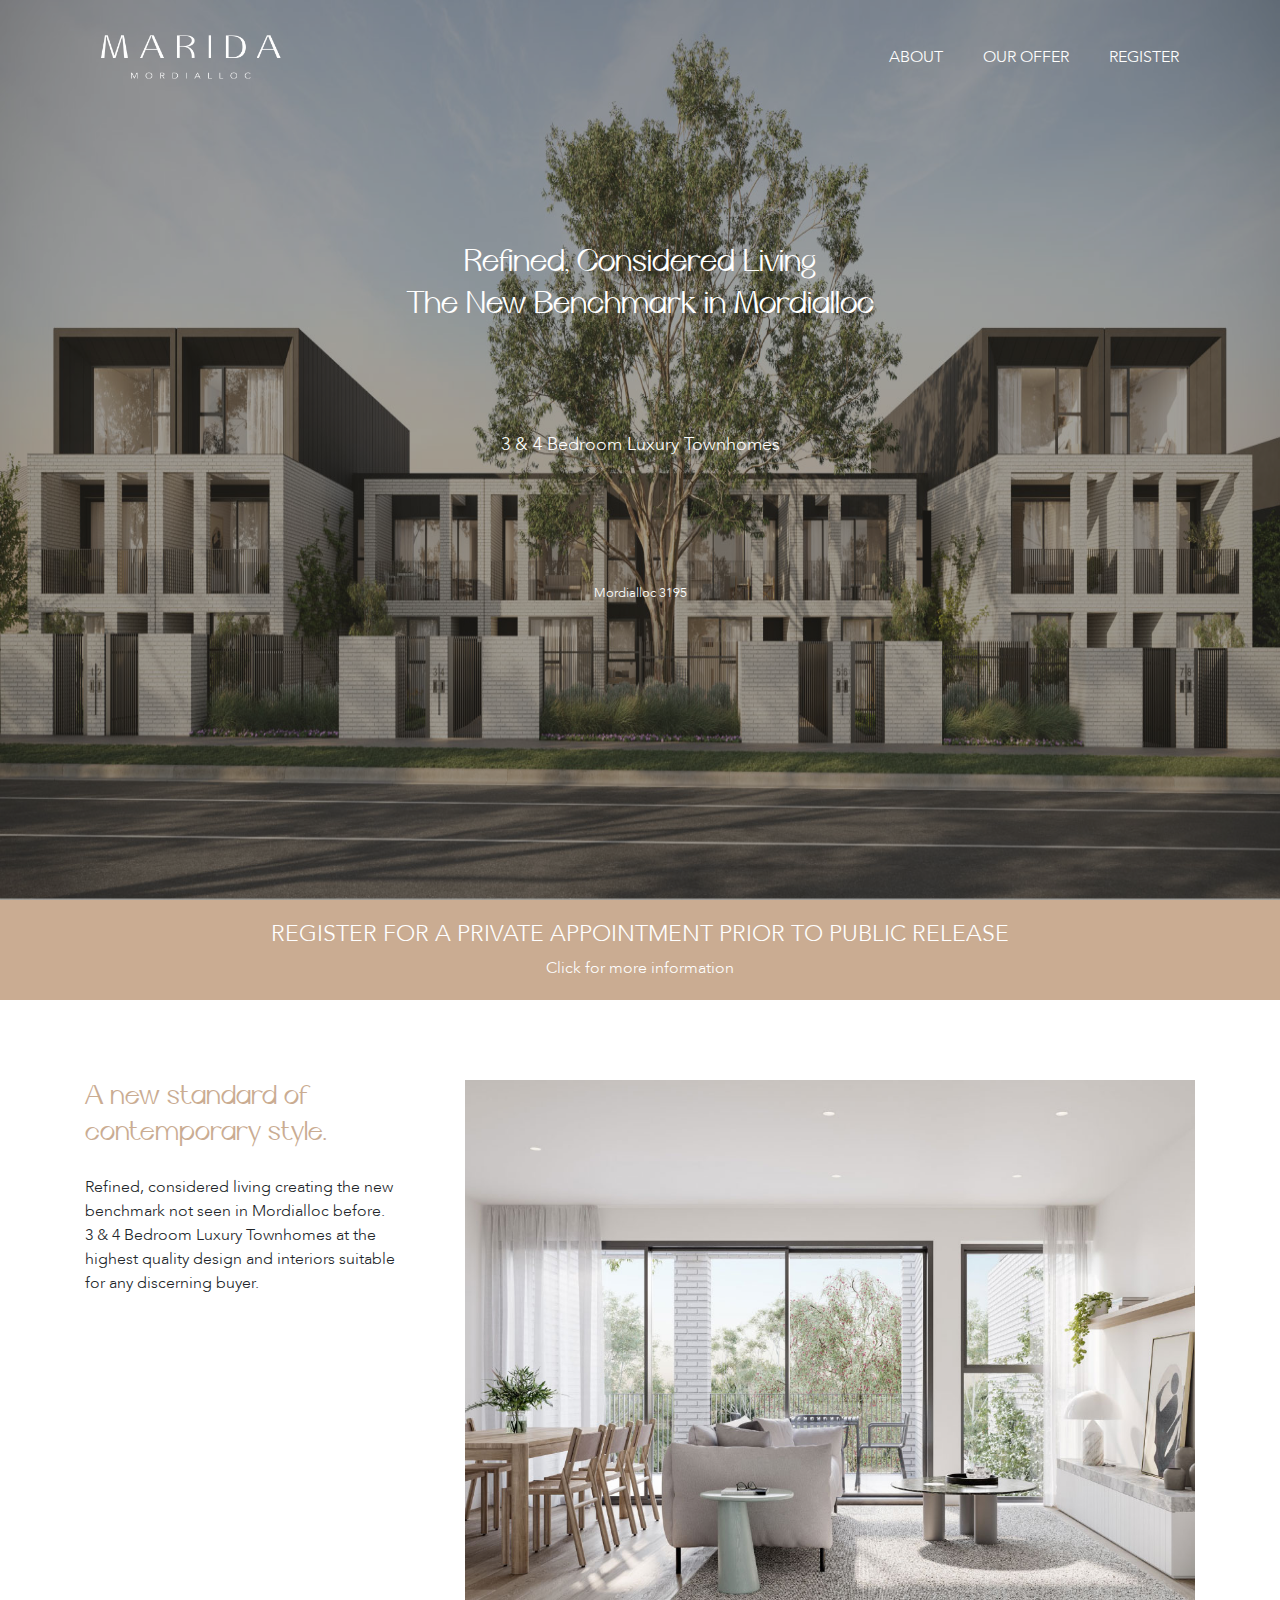
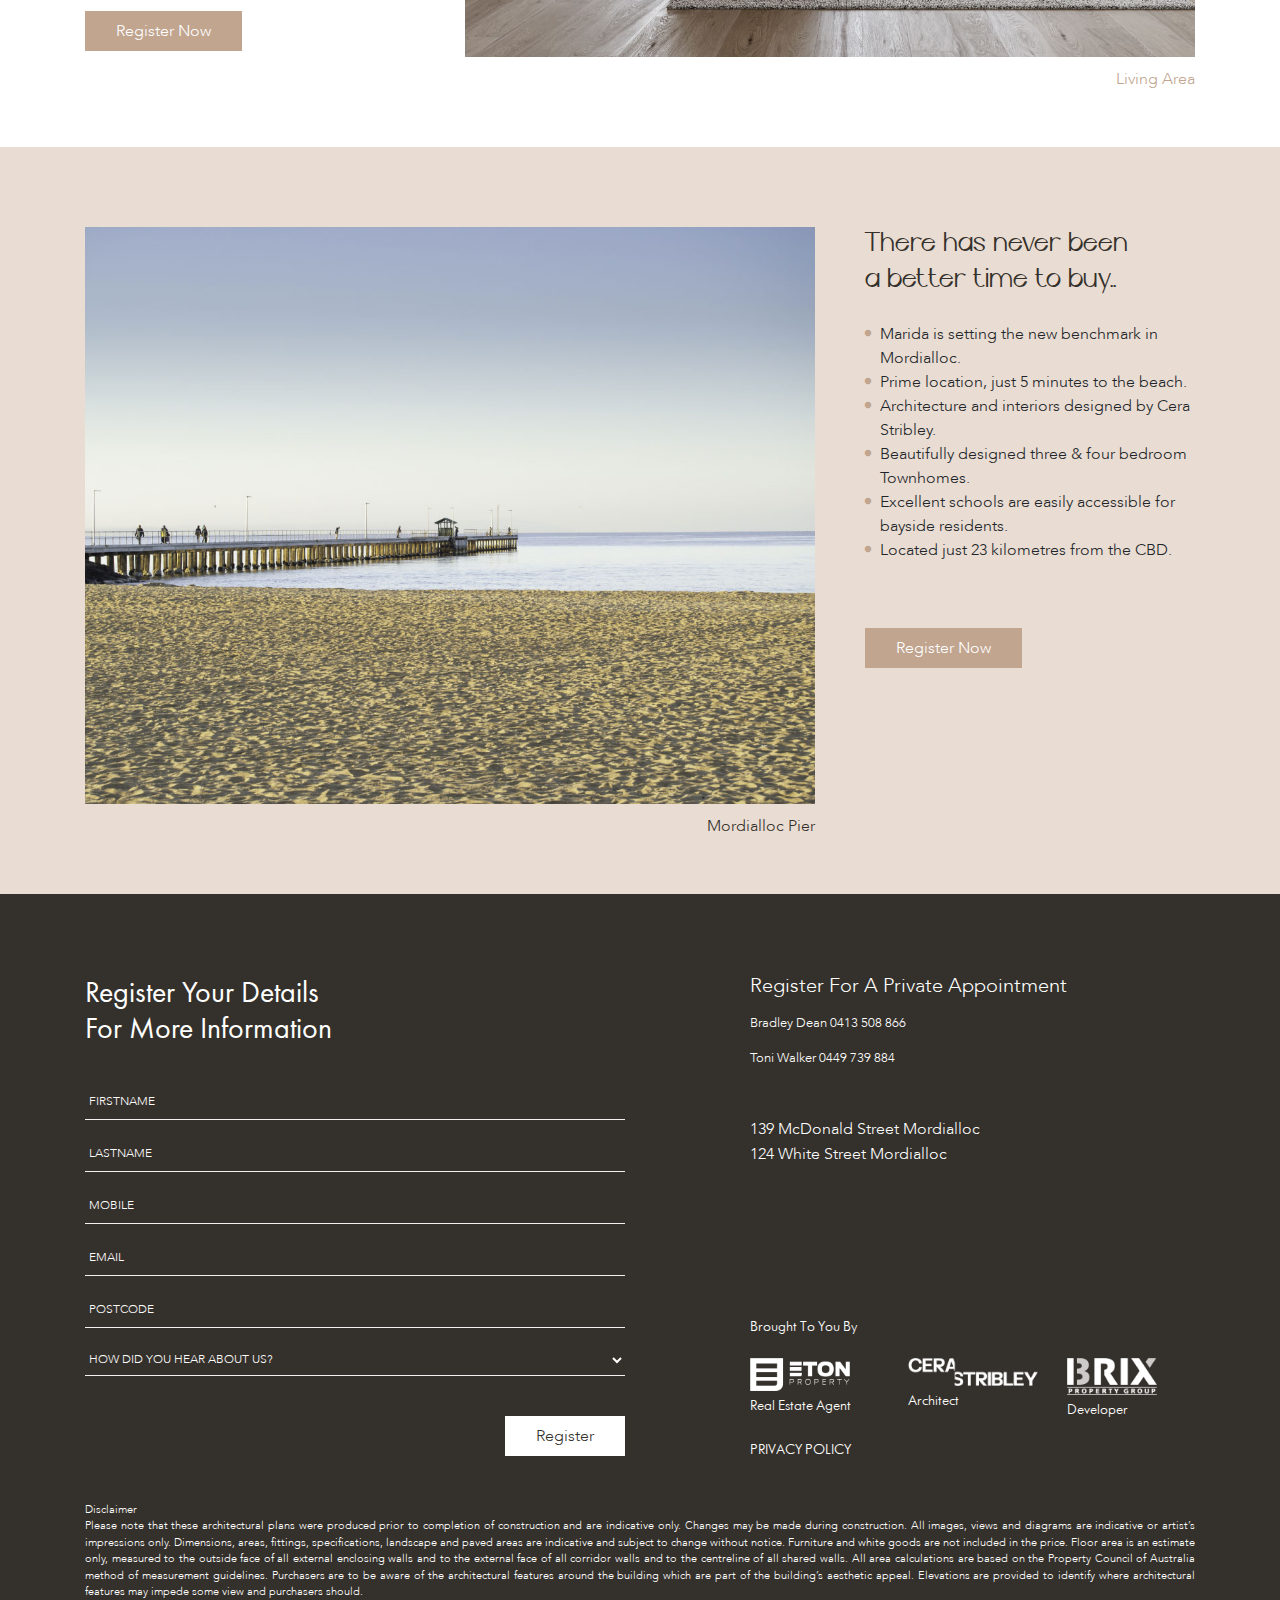
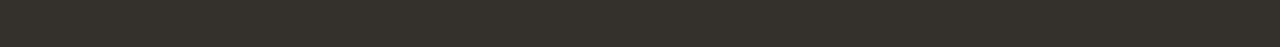
==== home.html @ 8e04ff77 "initial version" ====
<!DOCTYPE html>
<html lang="en">

<head>
    <meta charset="UTF-8">
    <meta name="viewport" content="width=device-width, initial-scale=1.0">
    <meta http-equiv="X-UA-Compatible" content="ie=edge">
    <title>Marida- Home</title>

    <!-- Bootstrap CSS -->
    <link rel="stylesheet" href="assets/css/bootstrap.min.css">
    <!-- Animate CSS -->
    <link rel="stylesheet" href="assets/css/plugin/animate.css">
    <!-- Flaticon CSS -->
    <link rel="stylesheet" href="assets/fonts/flaticon/flaticon.css">
    <!-- Custom CSS -->
    <link rel="stylesheet" href="assets/css/main.css">

</head>

<body>

    <!-- Header -->
    <header class="csoon home" style="background-image: url('assets/images/main.jpg');">
        <!-- Overlay -->
        <div class="overlay"></div>
        <!-- /.Overlay -->
        <div class="container">
            <div class="row">
                <div class="col-lg-12">
                    <!-- Navbar -->
                    <nav class="navbar navbar-expand-lg navbar-dark">
                        <a class="navbar-brand" href="#">
                            <img src="assets/images/logo.png" alt="Logo" class="img-fluid">
                        </a>
                        <button class="navbar-toggler" type="button" data-toggle="collapse" data-target="#navbarNav"
                            aria-controls="navbarNav" aria-expanded="false" aria-label="Toggle navigation">
                            <span class="navbar-toggler-icon"></span>
                            <!-- <img src="assets/images/menu.png" alt="Menu"> -->
                        </button>
                        <div class="collapse navbar-collapse" id="navbarNav">
                            <ul class="navbar-nav">
                                <li class="nav-item">
                                    <a class="nav-link active" aria-current="page" href="#">ABOUT</a>
                                </li>
                                <li class="nav-item">
                                    <a class="nav-link" href="#">OUR OFFER</a>
                                </li>
                                <li class="nav-item">
                                    <a class="nav-link" href="#">REGISTER</a>
                                </li>
                            </ul>
                        </div>
                    </nav>
                    <!-- /.Navbar -->
                    <div class="content-wrap">
                        <h1>
                            Refined, Considered Living <span class="break"></span>
                            The New Benchmark in Mordialloc
                        </h1>
                        <h4>3 & 4 Bedroom Luxury Townhomes</h4>
                        <p>Mordialloc 3195</p>
                    </div>
                </div>
            </div>
        </div>
    </header>
    <!-- /.Header -->

    <!-- CTA -->
    <section class="cta">
        <div class="container">
            <div class="row">
                <div class="col-lg-12">
                    <div class="cta-wrap">
                        <h5>REGISTER FOR A PRIVATE APPOINTMENT PRIOR TO PUBLIC RELEASE</h5>
                        <a href="#">Click for more information</a>
                    </div>
                </div>
            </div>
        </div>
    </section>
    <!-- /.CTA -->

    <!-- Standard -->
    <section class="standard">
        <div class="container">
            <div class="row">
                <div class="col-md-6 col-lg-4">
                    <div class="text-wrap">
                        <h3>
                            A new standard of <span class="break"></span>
                            contemporary style.
                        </h3>
                        <p>
                            Refined, considered living creating the new <span class="break"></span>
                            benchmark not seen in Mordialloc before. <span class="break"></span>
                            3 & 4 Bedroom Luxury Townhomes at the <span class="break"></span>
                            highest quality design and interiors suitable <span class="break"></span>
                            for any discerning buyer.
                        </p>
                        <a href="#" class="btn btn-md btn-doi">Register Now</a>
                    </div>
                </div>
                <div class="col-md-6 col-lg-8">
                    <figure class="img-wrap">
                        <img src="assets/images/home-section-2.jpg" alt="Standard" class="img-fluid">
                        <figcaption>Living Area</figcaption>
                    </figure>
                </div>
            </div>
        </div>
    </section>
    <!-- /.Standard -->

    <!-- Standard Cont -->
    <section class="standard cont">
        <div class="container">
            <div class="row">
                <div class="col-md-6 col-lg-8">
                    <figure class="img-wrap">
                        <img src="assets/images/home-section-4.jpg" alt="Standard" class="img-fluid">
                        <figcaption>Mordialloc Pier</figcaption>
                    </figure>
                </div>
                <div class="col-md-6 col-lg-4">
                    <div class="text-wrap">
                        <h3>
                            There has never been <span class="break"></span>
                            a better time to buy..
                        </h3>
                        <ul>
                            <li>Marida is setting the new benchmark in <span class="break"></span>Mordialloc. </li>
                            <li>Prime location, just 5 minutes to the beach.</li>
                            <li>Architecture and interiors designed by Cera <span class="break"></span>Stribley.</li>
                            <li>Beautifully designed three & four bedroom <span class="break"></span>Townhomes.</li>
                            <li>Excellent schools are easily accessible for <span class="break"></span>bayside
                                residents.</li>
                            <li>Located just 23 kilometres from the CBD.</li>
                        </ul>
                        <a href="#" class="btn btn-md btn-doi">Register Now</a>
                    </div>
                </div>
            </div>
        </div>
    </section>
    <!-- /.Standard -->

    <!-- Footer -->
    <footer class="footer">
        <div class="container">
            <div class="row">
                <div class="col-lg-6">
                    <div class="register-wrap">
                        <h4>
                            Register Your Details <span class="break"></span>
                            For More Information
                        </h4>

                        <div class="form-wrap">
                            <div class="form-group">
                                <input type="text" class="form-control form-control-lg" name="firstname" placeholder="Firstname">
                            </div>
                            <div class="form-group">
                                <input type="text" class="form-control form-control-lg" name="lastname" placeholder="Lastname">
                            </div>
                            <div class="form-group">
                                <input type="text" class="form-control form-control-lg" name="mobile" placeholder="Mobile">
                            </div>
                            <div class="form-group">
                                <input type="text" class="form-control form-control-lg" name="email" placeholder="Email">
                            </div>
                            <div class="form-group">
                                <input type="text" class="form-control form-control-lg" name="postcode" placeholder="Postcode">
                            </div>
                            <div class="form-group">
                                <select name="how" class="form-control">
                                    <option value="">How did you hear about us?</option>
                                    <option value="facebook">Facebook</option>
                                    <option value="from friend">From Friend</option>
                                </select>
                            </div>
                            <div class="form-group btn-wrap">
                                <button type="submit" class="btn btn-md btn-doi white">Register</button>
                            </div>
                        </div>
                    </div>
                </div>
                <div class="col-lg-5 offset-lg-1">
                    <div class="appointment">
                        <h5>Register For A Private Appointment</h5>
                        <p>Bradley Dean 0413 508 866</p>
                        <p>Toni Walker 0449 739 884</p>
                    </div>
                    <div class="address">
                        <p>139 McDonald Street Mordialloc</p>
                        <p>124 White Street Mordialloc</p>
                    </div>
                    <div class="brought">
                        <h6>Brought To You By</h6>
                        <div class="row">
                            <div class="col-md-4 col-lg-4">
                                <figure class="icons1">
                                    <img src="assets/images/logos1.png" alt="Eston">
                                    <figcaption>Real Estate Agent</figcaption>
                                </figure>
                            </div>
                            <div class="col-md-4 col-lg-4">
                                <figure class="icons2">
                                    <img src="assets/images/logos2.png" alt="Cerastribley">
                                    <figcaption>Architect</figcaption>
                                </figure>
                            </div>
                            <div class="col-md-4 col-lg-4">
                                <figure class="icons3">
                                    <img src="assets/images/logos3.png" alt="Brix">
                                    <figcaption>Developer</figcaption>
                                </figure>
                            </div>
                        </div>
                        <a href="#">Privacy Policy</a>
                    </div>
                </div>
            </div>
        </div>
        <div class="container">
            <div class="disclaimer">
                <p>
                    Disclaimer <span class="break"></span>
                    Please note that these architectural plans were produced prior to completion of construction and are
                    indicative only. Changes may be made during construction. All images, views and diagrams are
                    indicative or artist’s impressions only. Dimensions, areas, fittings, specifications, landscape and
                    paved areas are indicative and subject to change without notice. Furniture and white goods are not
                    included in the price. Floor area is an estimate only, measured to the outside face of all external
                    enclosing walls and to the external face of all corridor walls and to the centreline of all shared
                    walls. All area calculations are based on the Property Council of Australia method of measurement
                    guidelines. Purchasers are to be aware of the architectural features around the building which are
                    part of the building’s aesthetic appeal. Elevations are provided to identify where architectural
                    features may impede some view and purchasers should.
                </p>
            </div>
        </div>
    </footer>
    <!-- /.Footer -->

    <!-- Scroll to Top -->
    <a href="#" class="scrollToTop">
        <img src="assets/images/b2top.png" alt="Back To Top" class="img-fluid">
    </a>
    <!-- /.Scroll to Top -->

    <!--====== Footer plugin Starts ======-->

    <!-- jQuery -->
    <script src="assets/js/jquery.min.js"></script>
    <!-- Popper JS -->
    <script src="assets/js/popper.min.js"></script>
    <!-- Bootstrap JS -->
    <script src="assets/js/bootstrap.min.js"></script>
    <!-- Slick JS -->
    <script src="assets/plugins/slick/slick.min.js"></script>
    <!-- Custom JS -->
    <script src="assets/js/main.js"></script>
</body>

</html>
---- assets/fonts/flaticon/flaticon.css ----
/*
  	Flaticon icon font: Flaticon
  	Creation date: 03/12/2020 10:04
  	*/

@font-face {
  font-family: "Flaticon";
  src: url("./Flaticon.eot");
  src: url("./Flaticon.eot?#iefix") format("embedded-opentype"),
       url("./Flaticon.woff2") format("woff2"),
       url("./Flaticon.woff") format("woff"),
       url("./Flaticon.ttf") format("truetype"),
       url("./Flaticon.svg#Flaticon") format("svg");
  font-weight: normal;
  font-style: normal;
}

@media screen and (-webkit-min-device-pixel-ratio:0) {
  @font-face {
    font-family: "Flaticon";
    src: url("./Flaticon.svg#Flaticon") format("svg");
  }
}

[class^="flaticon-"]:before, [class*=" flaticon-"]:before,
[class^="flaticon-"]:after, [class*=" flaticon-"]:after {   
  font-family: Flaticon;
        font-size: 20px;
font-style: normal;
margin-left: 20px;
}

.flaticon-linkedin:before { content: "\f100"; }
.flaticon-facebook-logo:before { content: "\f101"; }
.flaticon-twitter:before { content: "\f102"; }
.flaticon-instagram:before { content: "\f103"; }
---- assets/css/main.css ----
@font-face {
  font-family: avenirlite;
  src: url("../fonts/Avenir-Light.ttf");
}
@font-face {
  font-family: cyrenereg;
  src: url("../fonts/Cyrene-Regular.ttf");
}
@font-face {
  font-family: futuralite;
  src: url("../fonts/futura-pt-light.ttf");
}
@font-face {
  font-family: futurabook;
  src: url("../fonts/Futura-PT-Book.otf");
}
@font-face {
  font-family: helveticaneue;
  src: url("../fonts/HelveticaNeue.ttf");
}
@font-face {
  font-family: avenirbook;
  src: url("../fonts/avenir-book.ttf");
}
@font-face {
  font-family: avenirmidium;
  src: url("../fonts/Avenir-Medium.ttf");
}
body {
  font-family: "avenirlite";
  overflow-x: hidden;
}

.break {
  display: block;
  width: 100%;
}

.overlay {
  background-color: #34302b;
  position: absolute;
  height: 100%;
  width: 100%;
  top: 0;
  left: 0;
  opacity: 0.45;
}

.cta-wrap {
  text-align: center;
}

.btn-doi {
  background-color: #c1a58f;
  color: #fff;
  border-radius: 0;
  padding: 7px 30px;
}
.btn-doi.white {
  background-color: #fff;
  color: #34302b;
}

.scrollToTop {
  width: 100px;
  height: 130px;
  padding: 10px;
  text-align: center;
  position: fixed;
  bottom: 75px;
  right: 40px;
  display: none;
}
.scrollToTop:hover {
  text-decoration: none;
}

.csoon {
  position: relative;
  background-size: 100% 100%;
  background-position: top center;
  background-repeat: no-repeat;
  text-align: center;
  height: 90vh;
}
.csoon .content-wrap {
  padding: 260px 0 30px;
}
.csoon .content-wrap .logo {
  max-width: 220px;
}
.csoon .content-wrap h1 {
  font-family: "cyrenereg";
  color: #fff;
  font-size: 35px;
  padding: 50px 0;
}
.csoon .content-wrap h4 {
  font-size: 18px;
  padding-bottom: 15px;
}
.csoon .content-wrap p {
  font-size: 13px;
}
.csoon .content-wrap h4, .csoon .content-wrap p {
  color: #fff;
}
.csoon.home {
  height: 100vh;
}
.csoon.home .navbar {
  padding-top: 30px;
}
.csoon.home .navbar .navbar-brand img {
  max-width: 180px;
}
.csoon.home .navbar .navbar-nav {
  width: 100%;
  display: flex;
  justify-content: flex-end;
}
.csoon.home .navbar .navbar-nav li a {
  text-transform: uppercase;
  color: #fff;
  padding: 0 20px;
}
.csoon.home .navbar .navbar-nav li:last-child a {
  padding-right: 0;
}
.csoon.home .content-wrap {
  padding: 100px 0;
}
.csoon.home .content-wrap h4 {
  padding-top: 50px;
  padding-bottom: 120px;
}

.standard {
  padding: 80px 0 40px;
}
.standard .text-wrap {
  position: relative;
  height: 100%;
}
.standard .text-wrap h3 {
  font-size: 30px;
  font-family: "cyrenereg";
  color: #caac92;
  padding-bottom: 15px;
}
.standard .text-wrap p {
  font-size: 16px;
}
.standard .text-wrap ul {
  list-style: none;
  padding-left: 15px;
}
.standard .text-wrap ul li::before {
  content: "\2022";
  color: #c1a58f;
  font-weight: bold;
  display: inline-block;
  width: 1em;
  margin-left: -1em;
}
.standard .text-wrap .btn {
  margin-top: 300px;
}
.standard .img-wrap figcaption {
  text-align: right;
  color: #c1a58f;
  padding-top: 10px;
}
.standard.cont {
  background-color: #e9dcd2;
}
.standard.cont .text-wrap {
  padding-left: 20px;
  position: relative;
  height: 100%;
}
.standard.cont .text-wrap h3 {
  color: #34302b;
}
.standard.cont .text-wrap .btn {
  margin-top: 50px;
}
.standard.cont .img-wrap figcaption {
  color: #34302b;
}

.cta {
  background-color: #caac92;
  color: #fff;
  padding: 20px 0;
}
.cta h5 {
  text-transform: uppercase;
  font-size: 23px;
}
.cta a {
  color: #fff;
  text-decoration: none;
}

.header .navbar-brand {
  font-family: "Nunito", sans-serif;
  font-weight: 700;
  font-size: 45px;
  color: #00BFA6;
}
.header nav .navbar-nav {
  font-family: "Nunito", sans-serif;
  font-weight: 700;
  font-size: 45px;
}
.header nav .navbar-nav li a {
  color: #00BFA6;
  text-decoration: none;
}
.header nav .navbar-nav li a:hover {
  color: #000000;
}

.footer {
  background-color: #34302b;
  color: #fff;
  padding: 80px 0 30px;
}
.footer .register-wrap h4 {
  font-family: "futurabook";
  font-size: 30px;
  padding-bottom: 30px;
}
.footer .register-wrap .form-wrap input,
.footer .register-wrap .form-wrap select {
  background-color: transparent;
  border: none;
  border-bottom: 1px solid #f2f2f2;
  border-radius: 0;
  padding-left: 0;
  color: #fff;
  font-size: 12px;
  text-transform: uppercase;
}
.footer .register-wrap .form-wrap input::placeholder,
.footer .register-wrap .form-wrap select::placeholder {
  color: #fff;
  font-size: 12px;
  text-transform: uppercase;
}
.footer .register-wrap .form-wrap input {
  padding-left: 4px;
}
.footer .register-wrap .form-wrap select option {
  color: #34302b;
  padding-left: 0;
}
.footer .register-wrap .form-wrap .btn-wrap {
  text-align: right;
  margin-top: 40px;
}
.footer .appointment h5 {
  font-size: 20px;
  margin-bottom: 0;
  padding-bottom: 8px;
}
.footer .appointment p {
  font-size: 13px;
  margin-bottom: 0;
  padding: 8px 0;
}
.footer .address {
  margin-top: 40px;
}
.footer .address p {
  margin-bottom: 0;
  line-height: 25px;
}
.footer .brought {
  margin-top: 152px;
}
.footer .brought h6 {
  font-family: "futuralite";
  font-size: 14px;
  padding-bottom: 15px;
}
.footer .brought figure {
  font-family: "futuralite";
  font-size: 14px;
}
.footer .brought figure figcaption {
  padding-top: 5px;
}
.footer .brought figure.icons1 img {
  max-width: 100px;
}
.footer .brought figure.icons2 img {
  max-width: 130px;
}
.footer .brought figure.icons3 img {
  max-width: 90px;
}
.footer .brought a {
  font-family: "futuralite";
  text-transform: uppercase;
  color: #fff;
  text-decoration: none;
  font-size: 14px;
}
.footer .disclaimer {
  padding-top: 30px;
}
.footer .disclaimer p {
  font-size: 11px;
  text-align: justify;
}

@media screen and (min-width: 768px) and (max-width: 1024px) {
  .csoon {
    background-size: cover;
  }
  .csoon.home {
    height: 70vh;
  }
  .csoon.home .content-wrap h4 {
    padding-bottom: 80px;
  }
  .csoon.home .navbar .navbar-nav {
    background-color: #caac92;
  }
  .csoon.home .navbar .navbar-nav li a {
    padding-top: 10px;
    padding-bottom: 10px;
  }
  .csoon.home .navbar .navbar-nav li:last-child a {
    padding-right: 20px;
    display: block;
  }

  .standard .text-wrap .btn {
    margin-top: 20px;
  }

  .footer .brought {
    margin-top: 80px;
  }
}
@media screen and (min-width: 320px) and (max-width: 767px) {
  .csoon {
    background-size: auto;
  }
  .csoon.home {
    height: auto;
  }
  .csoon.home .navbar .navbar-nav {
    background-color: #caac92;
  }
  .csoon.home .navbar .navbar-nav li a {
    padding-top: 10px;
    padding-bottom: 10px;
  }
  .csoon.home .navbar .navbar-nav li:last-child a {
    padding-right: 20px;
    display: block;
  }

  .standard .text-wrap .btn {
    margin: 30px 0 50px;
  }

  .footer .appointment {
    margin-top: 50px;
  }
  .footer .brought {
    margin-top: 60px;
  }
}

/*# sourceMappingURL=main.css.map */
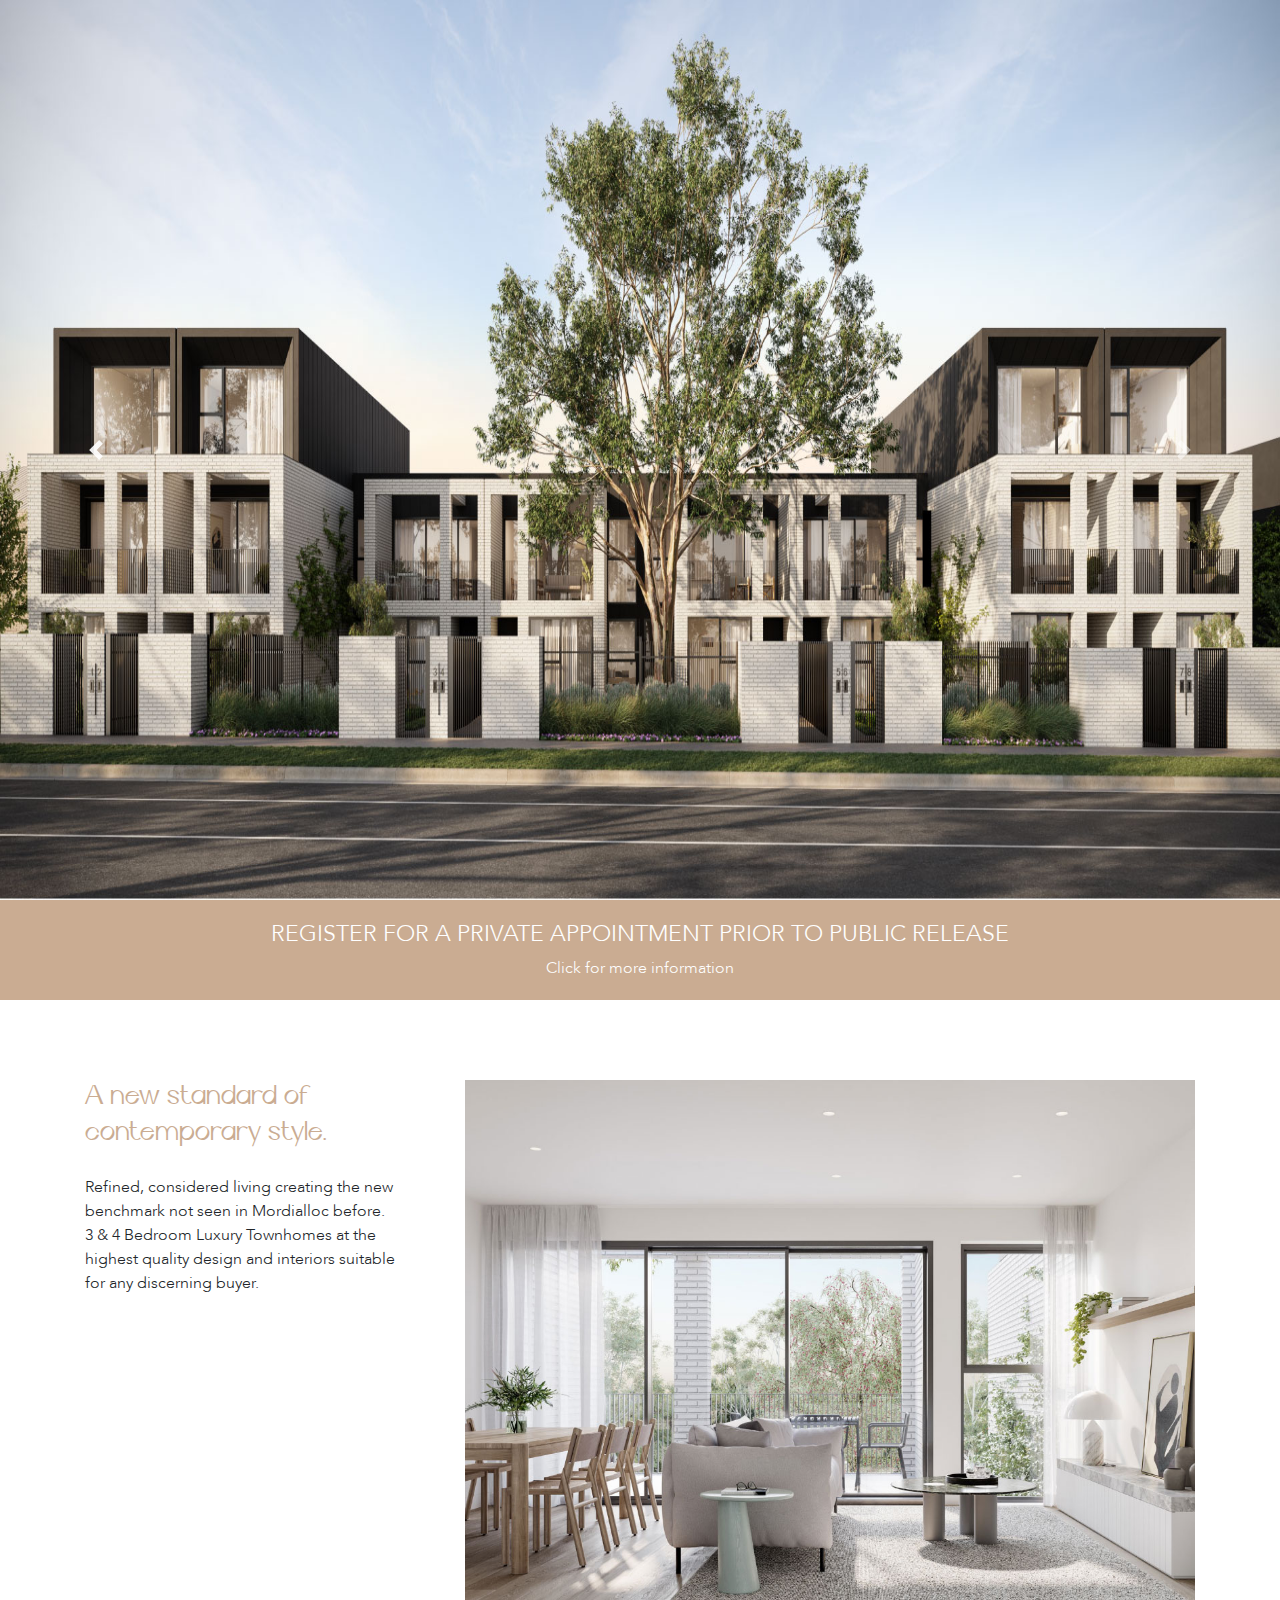
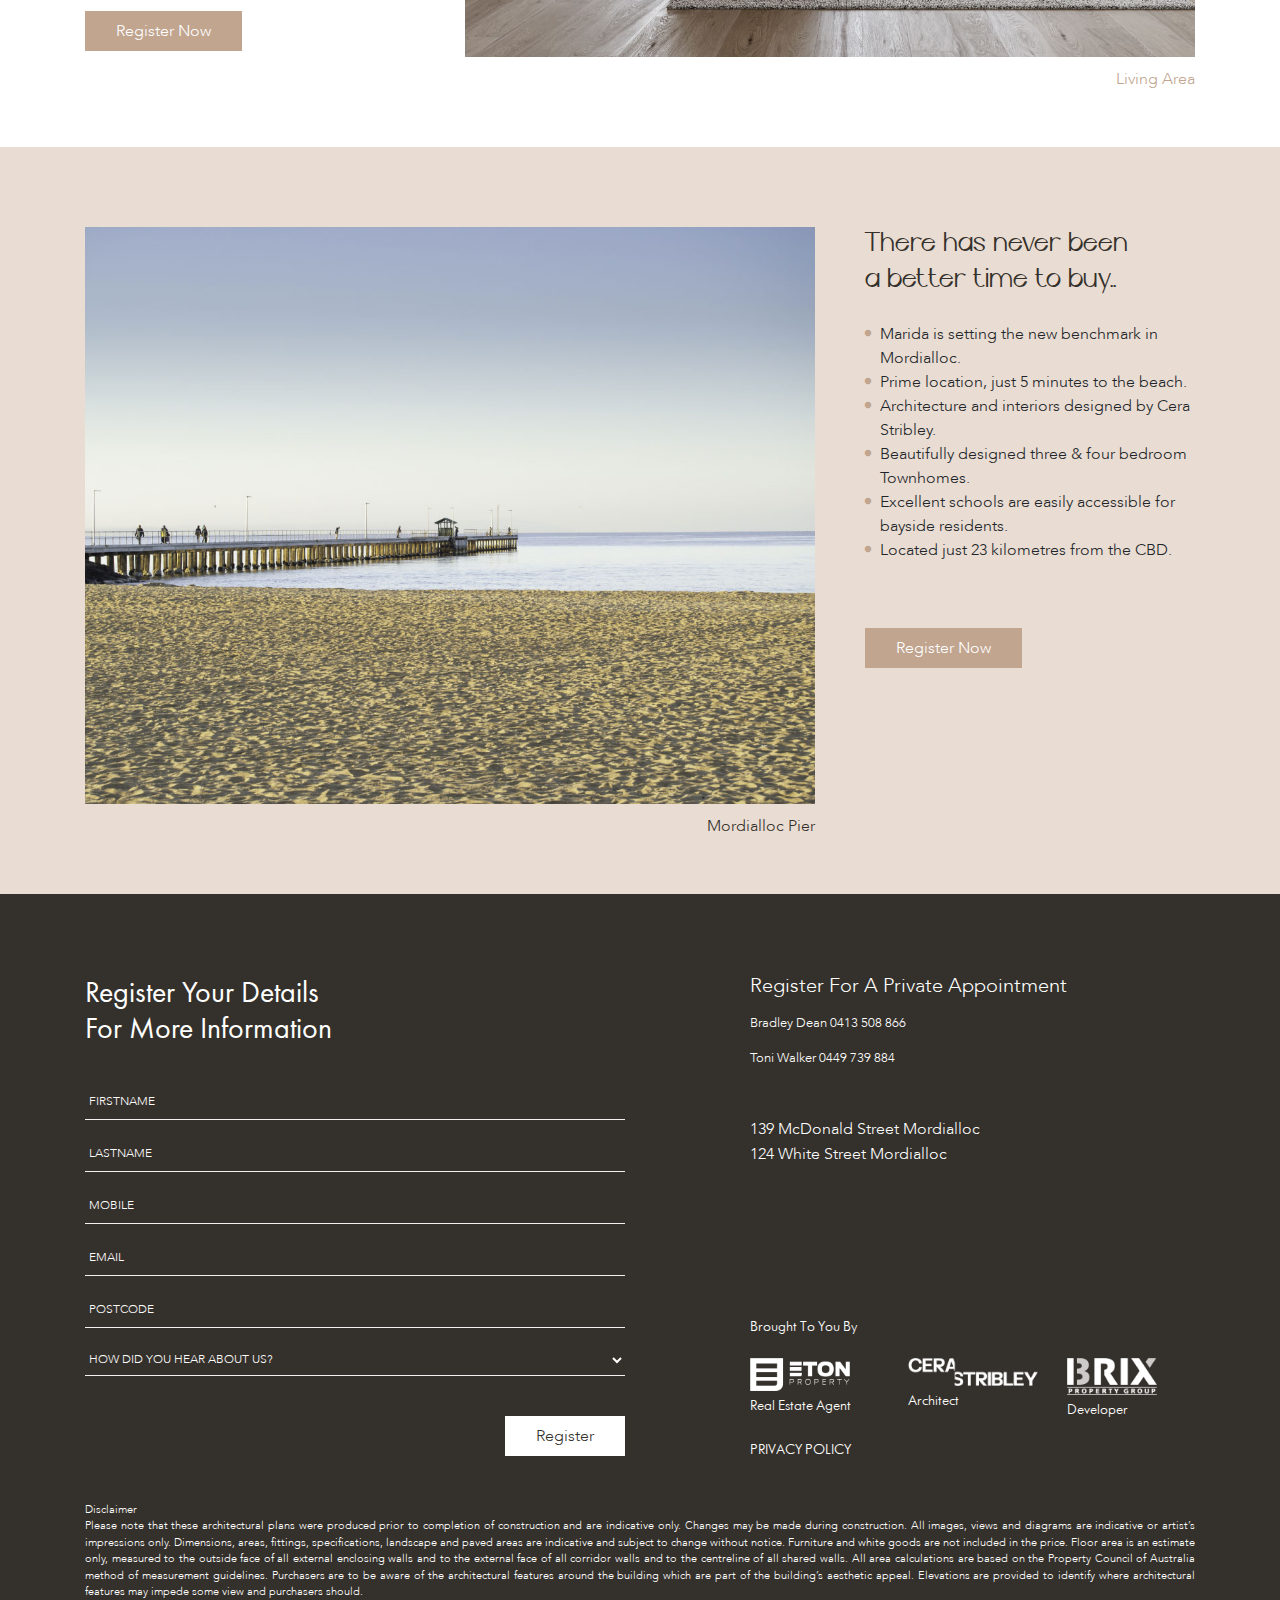
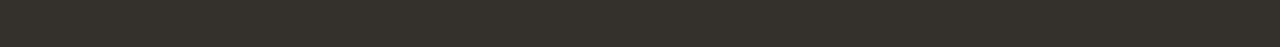
==== commit 03346af1: "slider added" ====
--- a/home.html
+++ b/home.html
@@ -20,52 +20,107 @@
 
 <body>
 
-    <!-- Header -->
-    <header class="csoon home" style="background-image: url('assets/images/main.jpg');">
-        <!-- Overlay -->
-        <div class="overlay"></div>
-        <!-- /.Overlay -->
-        <div class="container">
-            <div class="row">
-                <div class="col-lg-12">
-                    <!-- Navbar -->
-                    <nav class="navbar navbar-expand-lg navbar-dark">
-                        <a class="navbar-brand" href="#">
-                            <img src="assets/images/logo.png" alt="Logo" class="img-fluid">
-                        </a>
-                        <button class="navbar-toggler" type="button" data-toggle="collapse" data-target="#navbarNav"
-                            aria-controls="navbarNav" aria-expanded="false" aria-label="Toggle navigation">
-                            <span class="navbar-toggler-icon"></span>
-                            <!-- <img src="assets/images/menu.png" alt="Menu"> -->
-                        </button>
-                        <div class="collapse navbar-collapse" id="navbarNav">
-                            <ul class="navbar-nav">
-                                <li class="nav-item">
-                                    <a class="nav-link active" aria-current="page" href="#">ABOUT</a>
-                                </li>
-                                <li class="nav-item">
-                                    <a class="nav-link" href="#">OUR OFFER</a>
-                                </li>
-                                <li class="nav-item">
-                                    <a class="nav-link" href="#">REGISTER</a>
-                                </li>
-                            </ul>
-                        </div>
-                    </nav>
-                    <!-- /.Navbar -->
-                    <div class="content-wrap">
-                        <h1>
-                            Refined, Considered Living <span class="break"></span>
-                            The New Benchmark in Mordialloc
-                        </h1>
-                        <h4>3 & 4 Bedroom Luxury Townhomes</h4>
-                        <p>Mordialloc 3195</p>
-                    </div>
-                </div>
-            </div>
-        </div>
-    </header>
-    <!-- /.Header -->
+    <!-- Carousel -->
+    <div id="carouselHero" class="carousel slide carousel-fade" data-ride="carousel">
+        <div class="carousel-inner">
+            <div class="carousel-item active">
+                <!-- Header -->
+                <header class="csoon home" style="background-image: url('assets/images/main.jpg');">
+                    <div class="container">
+                        <div class="row">
+                            <div class="col-lg-12">
+                                <div class="content-wrap">
+                                    &nbsp;
+                                </div>
+                            </div>
+                        </div>
+                    </div>
+                </header>
+                <!-- /.Header -->
+            </div>
+            <div class="carousel-item">
+                <!-- Header -->
+                <header class="csoon home" style="background-image: url('assets/images/main.jpg');">
+                    <!-- Overlay -->
+                    <div class="overlay"></div>
+                    <!-- /.Overlay -->
+                    <div class="container">
+                        <div class="row">
+                            <div class="col-lg-12">
+                                <div class="content-wrap">
+                                    <img src="assets/images/logo.png" alt="Logo" class="img-fluid logo">
+                                    <h1>Coming Soon</h1>
+                                    <h4>A New Standard of Contemporary Style</h4>
+                                    <p>Mordialloc 3195</p>
+                                </div>
+                            </div>
+                        </div>
+                    </div>
+                </header>
+                <!-- /.Header -->
+            </div>
+            <div class="carousel-item">
+                <!-- Header -->
+                <header class="csoon home" style="background-image: url('assets/images/main.jpg');">
+                    <!-- Overlay -->
+                    <div class="overlay"></div>
+                    <!-- /.Overlay -->
+                    <div class="container">
+                        <div class="row">
+                            <div class="col-lg-12">
+                                <!-- Navbar -->
+                                <nav class="navbar navbar-expand-lg navbar-dark">
+                                    <a class="navbar-brand" href="#">
+                                        <img src="assets/images/logo.png" alt="Logo" class="img-fluid">
+                                    </a>
+                                    <button class="navbar-toggler" type="button" data-toggle="collapse"
+                                        data-target="#navbarNav" aria-controls="navbarNav" aria-expanded="false"
+                                        aria-label="Toggle navigation">
+                                        <span class="navbar-toggler-icon"></span>
+                                        <!-- <img src="assets/images/menu.png" alt="Menu"> -->
+                                    </button>
+                                    <div class="collapse navbar-collapse" id="navbarNav">
+                                        <ul class="navbar-nav">
+                                            <li class="nav-item">
+                                                <a class="nav-link active" aria-current="page" href="#">ABOUT</a>
+                                            </li>
+                                            <li class="nav-item">
+                                                <a class="nav-link" href="#">OUR OFFER</a>
+                                            </li>
+                                            <li class="nav-item">
+                                                <a class="nav-link" href="#footer">REGISTER</a>
+                                            </li>
+                                        </ul>
+                                    </div>
+                                </nav>
+                                <!-- /.Navbar -->
+                                <div class="content-wrap">
+                                    <h1>
+                                        Refined, Considered Living <span class="break"></span>
+                                        The New Benchmark in Mordialloc
+                                    </h1>
+                                    <h4>3 & 4 Bedroom Luxury Townhomes</h4>
+                                    <p>Mordialloc 3195</p>
+                                </div>
+                            </div>
+                        </div>
+                    </div>
+                </header>
+                <!-- /.Header -->
+            </div>
+            <!-- Arrows -->
+            <a class="carousel-control-prev" href="#carouselHero" role="button" data-slide="prev">
+                <span class="carousel-control-prev-icon" aria-hidden="true"></span>
+                <span class="sr-only">Previous</span>
+            </a>
+            <a class="carousel-control-next" href="#carouselHero" role="button" data-slide="next">
+                <span class="carousel-control-next-icon" aria-hidden="true"></span>
+                <span class="sr-only">Next</span>
+            </a>
+            <!-- Arrows -->
+        </div>
+    </div>
+    <!-- /.Caorousel -->
 
     <!-- CTA -->
     <section class="cta">
@@ -147,7 +202,7 @@
     <!-- /.Standard -->
 
     <!-- Footer -->
-    <footer class="footer">
+    <footer id="footer" class="footer">
         <div class="container">
             <div class="row">
                 <div class="col-lg-6">
@@ -159,19 +214,24 @@
 
                         <div class="form-wrap">
                             <div class="form-group">
-                                <input type="text" class="form-control form-control-lg" name="firstname" placeholder="Firstname">
-                            </div>
-                            <div class="form-group">
-                                <input type="text" class="form-control form-control-lg" name="lastname" placeholder="Lastname">
-                            </div>
-                            <div class="form-group">
-                                <input type="text" class="form-control form-control-lg" name="mobile" placeholder="Mobile">
-                            </div>
-                            <div class="form-group">
-                                <input type="text" class="form-control form-control-lg" name="email" placeholder="Email">
-                            </div>
-                            <div class="form-group">
-                                <input type="text" class="form-control form-control-lg" name="postcode" placeholder="Postcode">
+                                <input type="text" class="form-control form-control-lg" name="firstname"
+                                    placeholder="Firstname">
+                            </div>
+                            <div class="form-group">
+                                <input type="text" class="form-control form-control-lg" name="lastname"
+                                    placeholder="Lastname">
+                            </div>
+                            <div class="form-group">
+                                <input type="text" class="form-control form-control-lg" name="mobile"
+                                    placeholder="Mobile">
+                            </div>
+                            <div class="form-group">
+                                <input type="text" class="form-control form-control-lg" name="email"
+                                    placeholder="Email">
+                            </div>
+                            <div class="form-group">
+                                <input type="text" class="form-control form-control-lg" name="postcode"
+                                    placeholder="Postcode">
                             </div>
                             <div class="form-group">
                                 <select name="how" class="form-control">
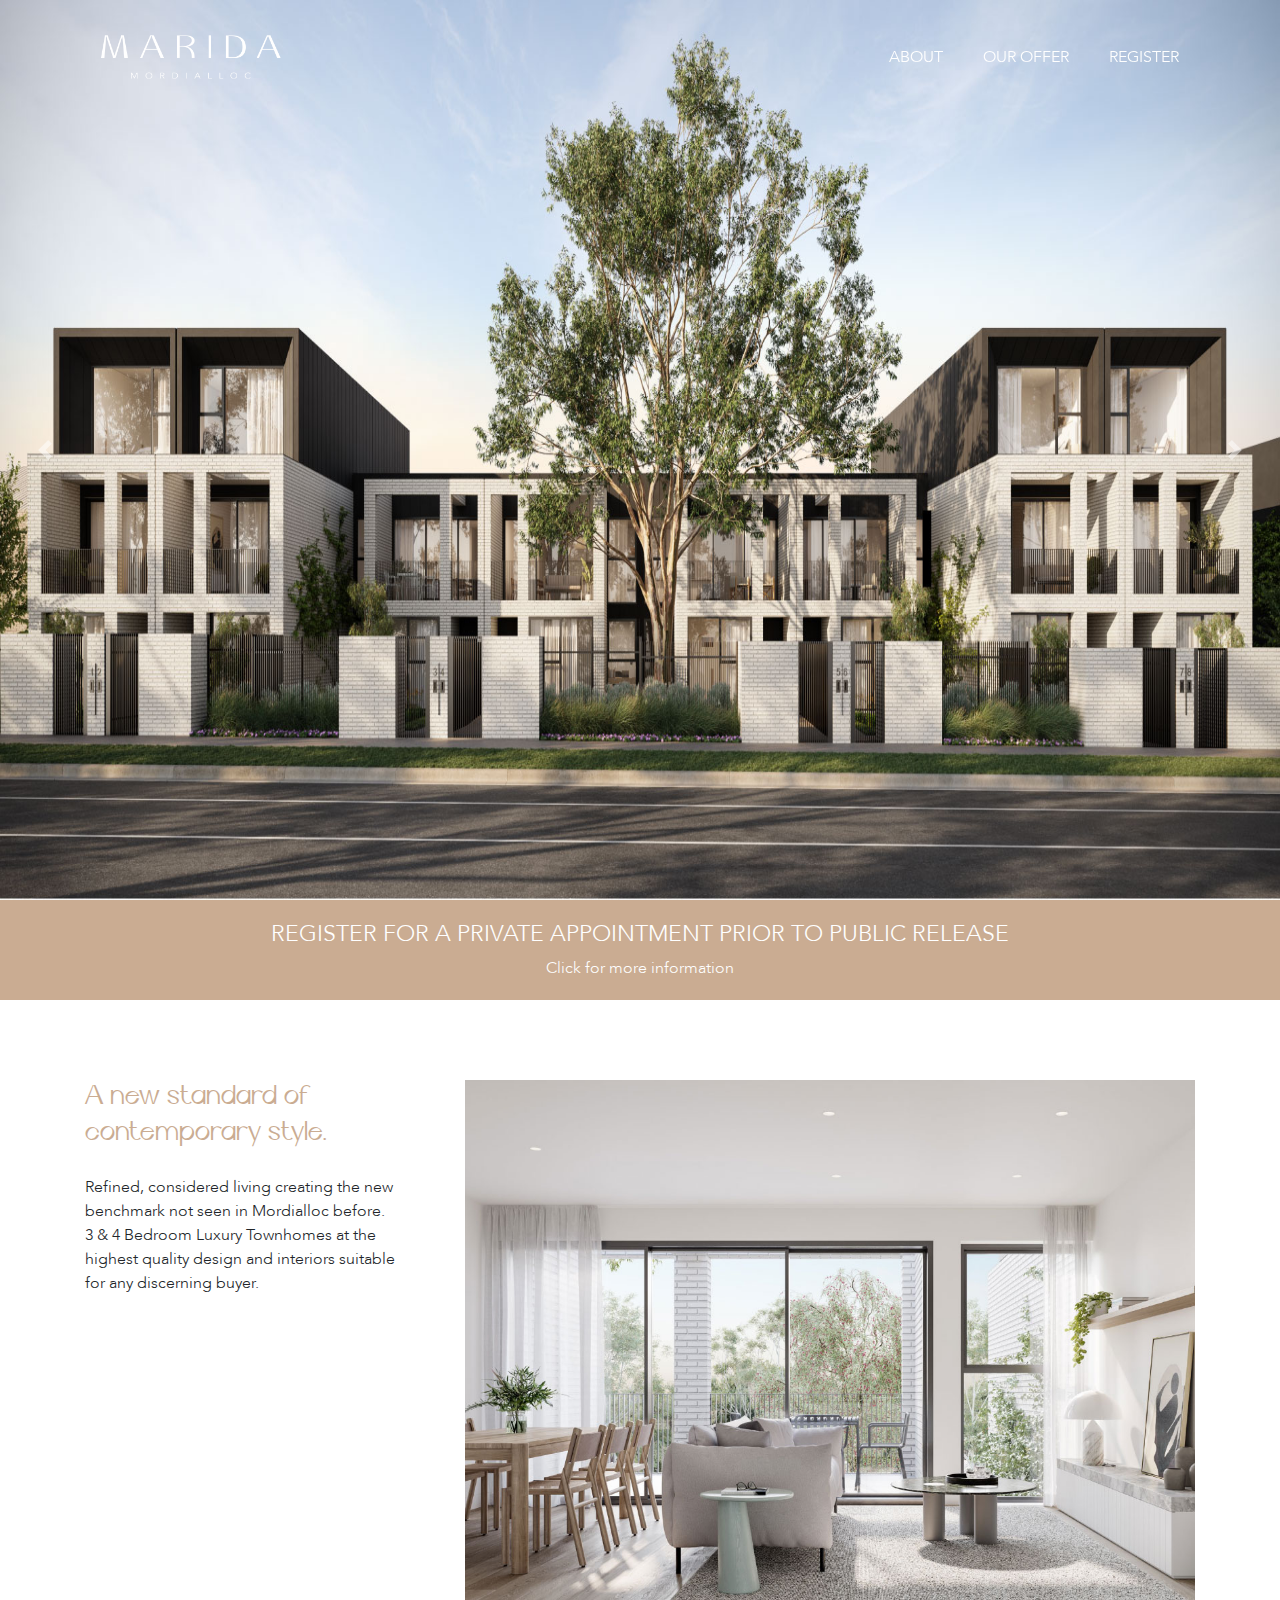
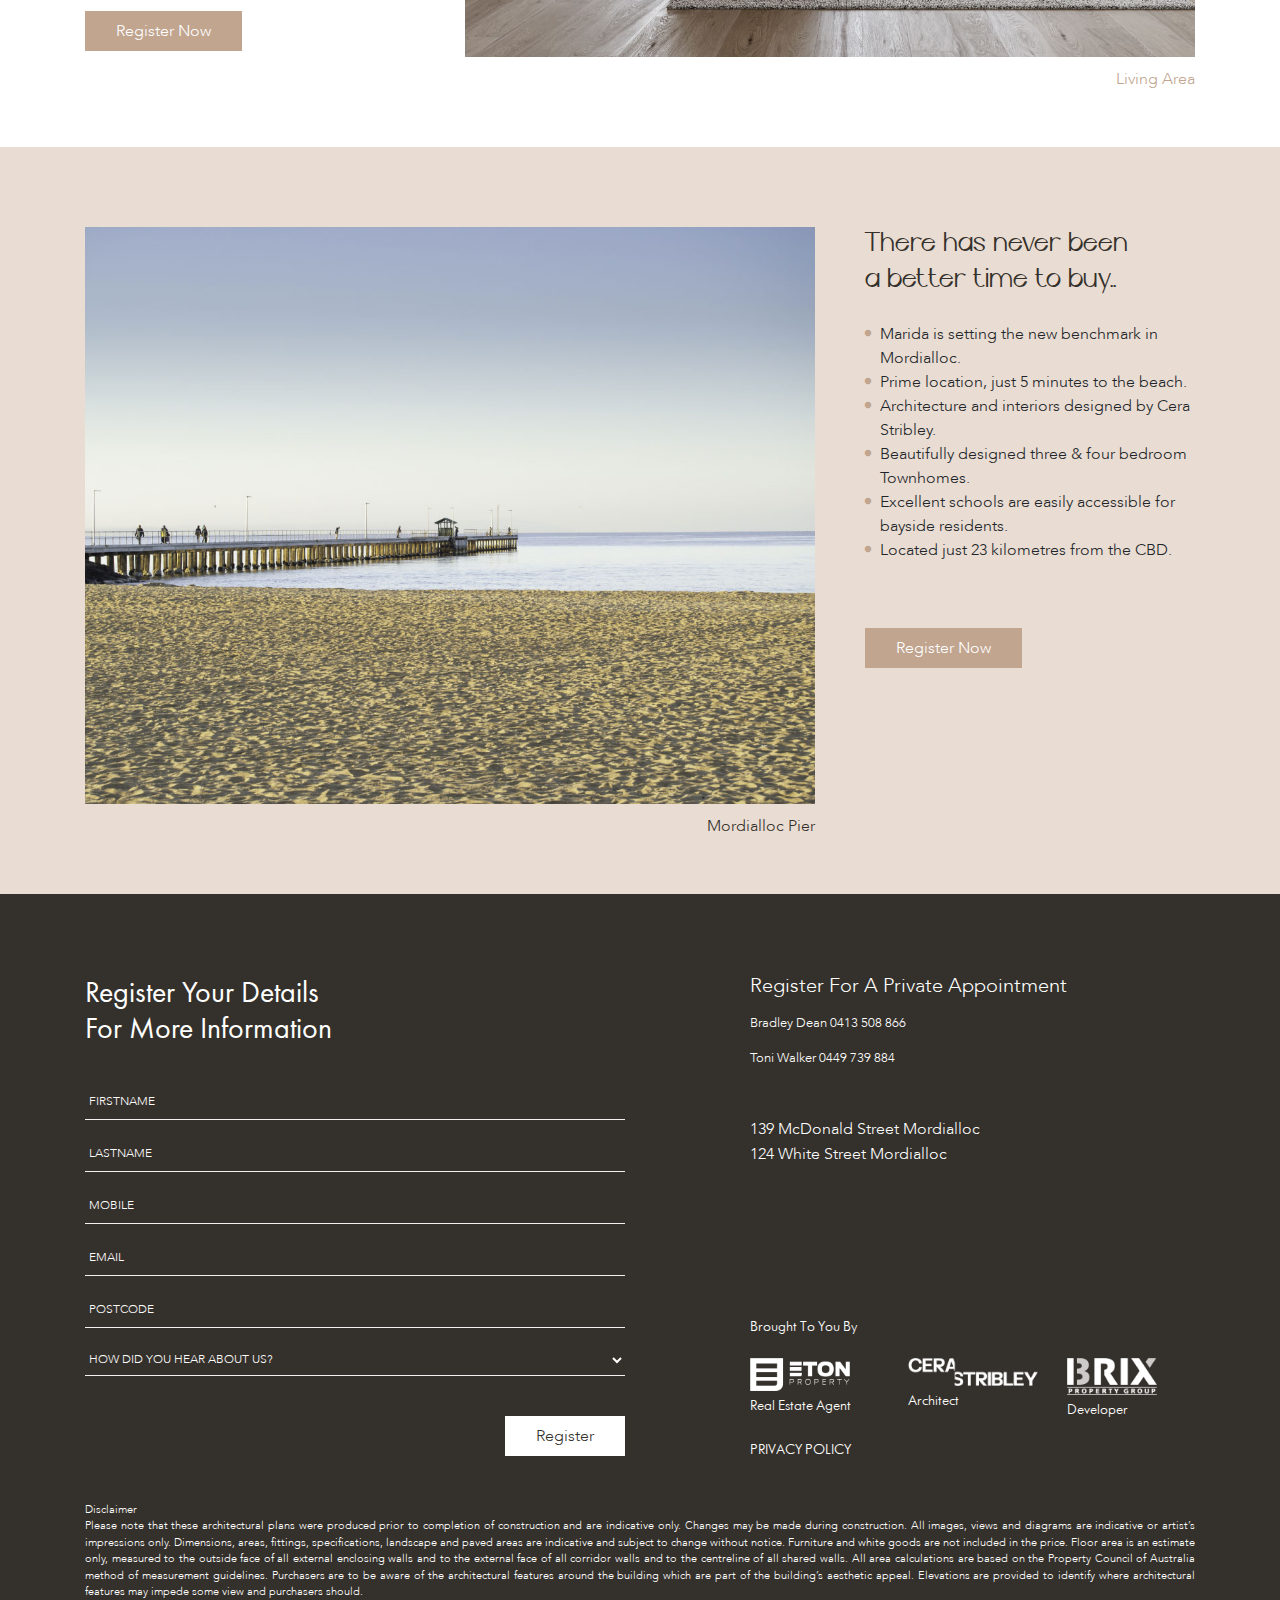
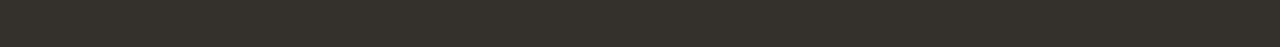
==== commit 22c59bdb: "Navbar issue fixed for every screen" ====
--- a/home.html
+++ b/home.html
@@ -20,12 +20,46 @@
 
 <body>
 
+    <header class="header">
+        <div class="container">
+            <div class="row">
+                <div class="col-lg-12">
+                    <!-- Navbar -->
+                    <nav class="navbar navbar-expand-lg navbar-dark">
+                        <a class="navbar-brand" href="#">
+                            <img src="assets/images/logo.png" alt="Logo" class="img-fluid">
+                        </a>
+                        <button class="navbar-toggler" type="button" data-toggle="collapse"
+                            data-target="#navbarNav" aria-controls="navbarNav" aria-expanded="false"
+                            aria-label="Toggle navigation">
+                            <span class="navbar-toggler-icon"></span>
+                            <!-- <img src="assets/images/menu.png" alt="Menu"> -->
+                        </button>
+                        <div class="collapse navbar-collapse" id="navbarNav">
+                            <ul class="navbar-nav">
+                                <li class="nav-item">
+                                    <a class="nav-link active" aria-current="page" href="#">ABOUT</a>
+                                </li>
+                                <li class="nav-item">
+                                    <a class="nav-link" href="#">OUR OFFER</a>
+                                </li>
+                                <li class="nav-item">
+                                    <a class="nav-link" href="#footer">REGISTER</a>
+                                </li>
+                            </ul>
+                        </div>
+                    </nav>
+                    <!-- /.Navbar -->
+                </div>
+            </div>
+        </div>
+    </header>
     <!-- Carousel -->
-    <div id="carouselHero" class="carousel slide carousel-fade" data-ride="carousel">
+    <div id="carouselHero" class="carousel slide carousel-fade" data-ride="carousel" data-pause="false">
         <div class="carousel-inner">
             <div class="carousel-item active">
-                <!-- Header -->
-                <header class="csoon home" style="background-image: url('assets/images/main.jpg');">
+                <!-- Hero -->
+                <div class="csoon home" style="background-image: url('assets/images/main.jpg');">
                     <div class="container">
                         <div class="row">
                             <div class="col-lg-12">
@@ -35,12 +69,12 @@
                             </div>
                         </div>
                     </div>
-                </header>
-                <!-- /.Header -->
+                </div>
+                <!-- /.Hero -->
             </div>
             <div class="carousel-item">
-                <!-- Header -->
-                <header class="csoon home" style="background-image: url('assets/images/main.jpg');">
+                <!-- Hero -->
+                <div class="csoon home" style="background-image: url('assets/images/main.jpg');">
                     <!-- Overlay -->
                     <div class="overlay"></div>
                     <!-- /.Overlay -->
@@ -56,44 +90,18 @@
                             </div>
                         </div>
                     </div>
-                </header>
-                <!-- /.Header -->
+                </div>
+                <!-- /.Hero -->
             </div>
             <div class="carousel-item">
-                <!-- Header -->
-                <header class="csoon home" style="background-image: url('assets/images/main.jpg');">
+                <!-- Hero -->
+                <div class="csoon home" style="background-image: url('assets/images/main.jpg');">
                     <!-- Overlay -->
                     <div class="overlay"></div>
                     <!-- /.Overlay -->
                     <div class="container">
                         <div class="row">
                             <div class="col-lg-12">
-                                <!-- Navbar -->
-                                <nav class="navbar navbar-expand-lg navbar-dark">
-                                    <a class="navbar-brand" href="#">
-                                        <img src="assets/images/logo.png" alt="Logo" class="img-fluid">
-                                    </a>
-                                    <button class="navbar-toggler" type="button" data-toggle="collapse"
-                                        data-target="#navbarNav" aria-controls="navbarNav" aria-expanded="false"
-                                        aria-label="Toggle navigation">
-                                        <span class="navbar-toggler-icon"></span>
-                                        <!-- <img src="assets/images/menu.png" alt="Menu"> -->
-                                    </button>
-                                    <div class="collapse navbar-collapse" id="navbarNav">
-                                        <ul class="navbar-nav">
-                                            <li class="nav-item">
-                                                <a class="nav-link active" aria-current="page" href="#">ABOUT</a>
-                                            </li>
-                                            <li class="nav-item">
-                                                <a class="nav-link" href="#">OUR OFFER</a>
-                                            </li>
-                                            <li class="nav-item">
-                                                <a class="nav-link" href="#footer">REGISTER</a>
-                                            </li>
-                                        </ul>
-                                    </div>
-                                </nav>
-                                <!-- /.Navbar -->
                                 <div class="content-wrap">
                                     <h1>
                                         Refined, Considered Living <span class="break"></span>
@@ -105,8 +113,8 @@
                             </div>
                         </div>
                     </div>
-                </header>
-                <!-- /.Header -->
+                </div>
+                <!-- /.Hero -->
             </div>
             <!-- Arrows -->
             <a class="carousel-control-prev" href="#carouselHero" role="button" data-slide="prev">
--- a/assets/css/main.css
+++ b/assets/css/main.css
@@ -75,6 +75,10 @@
   text-decoration: none;
 }
 
+#carouselHero .carousel-control-next, #carouselHero .carousel-control-prev {
+  width: 7%;
+}
+
 .csoon {
   position: relative;
   background-size: 100% 100%;
@@ -128,7 +132,7 @@
   padding-right: 0;
 }
 .csoon.home .content-wrap {
-  padding: 100px 0;
+  padding: 190px 0;
 }
 .csoon.home .content-wrap h4 {
   padding-top: 50px;
@@ -203,23 +207,29 @@
   text-decoration: none;
 }
 
-.header .navbar-brand {
-  font-family: "Nunito", sans-serif;
-  font-weight: 700;
-  font-size: 45px;
-  color: #00BFA6;
-}
-.header nav .navbar-nav {
-  font-family: "Nunito", sans-serif;
-  font-weight: 700;
-  font-size: 45px;
-}
-.header nav .navbar-nav li a {
-  color: #00BFA6;
-  text-decoration: none;
-}
-.header nav .navbar-nav li a:hover {
-  color: #000000;
+.header {
+  position: absolute;
+  z-index: 9;
+  width: 100%;
+}
+.header .navbar {
+  padding-top: 30px;
+}
+.header .navbar .navbar-brand img {
+  max-width: 180px;
+}
+.header .navbar .navbar-nav {
+  width: 100%;
+  display: flex;
+  justify-content: flex-end;
+}
+.header .navbar .navbar-nav li a {
+  text-transform: uppercase;
+  color: #fff;
+  padding: 0 20px;
+}
+.header .navbar .navbar-nav li:last-child a {
+  padding-right: 0;
 }
 
 .footer {
@@ -317,6 +327,20 @@
 }
 
 @media screen and (min-width: 768px) and (max-width: 1024px) {
+  .header .navbar .navbar-nav {
+    background-color: #caac92;
+  }
+  .header .navbar .navbar-nav li a {
+    padding-top: 10px;
+    padding-bottom: 10px;
+    display: block;
+    text-align: center;
+  }
+  .header .navbar .navbar-nav li:last-child a {
+    padding-right: 20px;
+    display: block;
+  }
+
   .csoon {
     background-size: cover;
   }
@@ -347,11 +371,20 @@
   }
 }
 @media screen and (min-width: 320px) and (max-width: 767px) {
+  .header .navbar .navbar-nav {
+    background-color: #caac92;
+  }
+  .header .navbar .navbar-nav li a {
+    padding-top: 10px;
+    padding-bottom: 10px;
+  }
+  .header .navbar .navbar-nav li:last-child a {
+    padding-right: 20px;
+    display: block;
+  }
+
   .csoon {
     background-size: auto;
-  }
-  .csoon.home {
-    height: auto;
   }
   .csoon.home .navbar .navbar-nav {
     background-color: #caac92;
